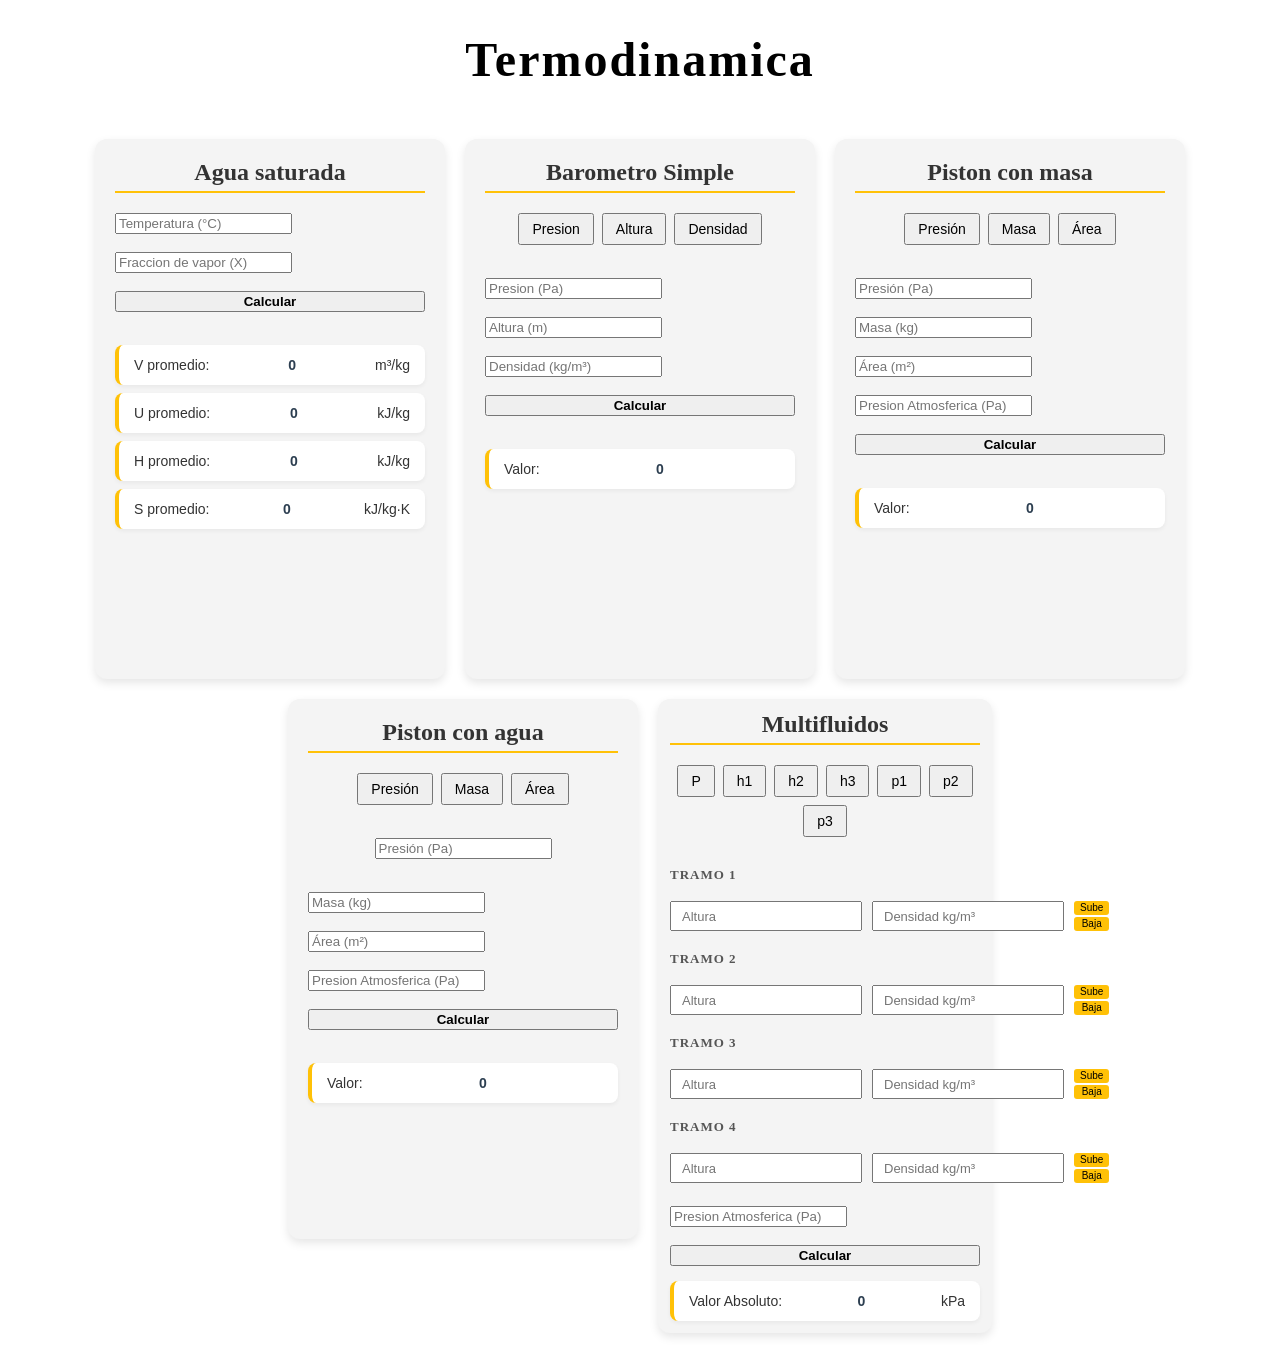
==== Index.html @ 4f77d85c "Add files via upload" ====
﻿<!DOCTYPE html>
<html>
<head>
    <meta charset="utf-8" />
    <title></title>
    <link href="sc1.css" rel="stylesheet" />
    <script src="Js1.js"></script>
    <link href="../Bootsrap/bootstrap.min.css" rel="stylesheet" />
</head>
<body>
    <!-- ================================================ AGUA SATURADA ================================================ -->


    <h1>Termodinamica</h1>
    <div class="contenedor-formularios">
        

        <form class="Formulario-vapor">
            <h2>Agua saturada</h2>
            <div class="form-group">
                <input class="form-control" type="number" id="Temperatura" name="Tempe" placeholder="Temperatura (°C)" />
            </div>
            <br />

            <div class="form-group">
                <input class="form-control" type="number" id="Vapor" name="Vape" placeholder="Fraccion de vapor (X)" />
            </div>
            <br />

            <div class="form-group">
                <button class="btn btn-warning btn-calcular-final" type="button" id="boton" onclick="calcularTermodinamica()"> Calcular</button>
            </div>
            <br />

            <div class="form-vapor">
                <p>
                    V promedio: <output id="Vprome" name="Vpromedio" for="Temperatura Vapor">0 </output> m³/kg
                </p>
                <p>
                    U promedio: <output id="Uprome" name="Upromedio" for="Temperatura Vapor">0 </output> kJ/kg
                </p>
                <p>
                    H promedio: <output id="Hprome" name="Hpromedio" for="Temperatura Vapor">0 </output> kJ/kg
                </p>
                <p>
                    S promedio: <output id="Sprome" name="Spromedio" for="Temperatura Vapor">0 </output> kJ/kg·K
                </p>
            </div>
        </form>

        <!-- ================================================ BAROMETRO ================================================ -->


        <form class="Barometro">
            <h2>Barometro Simple</h2>

            <div class="grupo-botones">
                <button class="btn btn-warning btn-auto" type="button" id="boton" onclick="prepararBarometro('P')"> Presion</button>
                <button class="btn btn-warning btn-auto" type="button" id="boton" onclick="prepararBarometro('H')"> Altura</button>
                <button class="btn btn-warning btn-auto" type="button" id="boton" onclick="prepararBarometro('D')"> Densidad</button>
            </div>
            <br />
           
            <div class="form-group">
                <input class="form-control" type="number" id="Presion" name="Pre" placeholder="Presion (Pa)" />
            </div>
            <br />

            <div class="form-group">
                <input class="form-control" type="number" id="Altura" name="Altu" placeholder="Altura (m)" />
            </div>
            <br />

            <div class="form-group">
                <input class="form-control" type="number" id="Densidad" name="densi" placeholder="Densidad (kg/m³)" />
            </div>
            <br />

            <div class="form-group">
                <button class="btn btn-warning btn-calcular-final" type="button" id="boton" onclick="calcularBarometro()"> Calcular</button>
            </div>

            <br />

            <div class="form-vapor">
                <p>
                    Valor: <output id="Vdensi">0 </output> <span id="unidad-barometro"></span>
                </p>
            </div>
        </form>

        <!-- ================================================ Piston MASA ================================================ -->


        <form class="Piston-masa">
            <h2>Piston con masa</h2>
            <div class="grupo-botones">
                <button class="btn btn-warning btn-auto" type="button" id="boton" onclick="prepararPiston('P')"> Presión</button>
                <button class="btn btn-warning btn-auto" type="button" id="boton" onclick="prepararPiston('M')"> Masa</button>
                <button class="btn btn-warning btn-auto" type="button" id="boton" onclick="prepararPiston('A')"> Área</button>
            </div>
            <br />


            <div class="form-group">
                <input class="form-control" type="number" id="P-presion" placeholder="Presión (Pa)" />
            </div>
            <br />

            <div class="form-group">
                <input class="form-control" type="number" id="P-masa"  placeholder="Masa (kg)" />
            </div>
            <br />

            <div class="form-group">
                <input class="form-control" type="number" id="P-area" placeholder="Área (m²)" />
            </div>
            <br />

            <div class="form-group">
                <input class="form-control" type="number" id="P-atm" placeholder="Presion Atmosferica (Pa)" />
            </div>
            <br />

            <div class="form-group">
                <button class="btn btn-warning btn-calcular-final" type="button" id="boton" onclick="calcularPiston()"> Calcular</button>
            </div>

            <br />

            <div class="form-vapor">
                <p>
                    Valor: <output id="Vpiston">0 </output> <span id="unidad-piston"></span>
                </p>
            </div>
        </form>

        <!-- ================================================ PISTON AGUA ================================================ -->


        <form class="Piston-agua">
            <h2>Piston con agua</h2>
            <div class="grupo-botones">
                <button class="btn btn-warning btn-auto" type="button" id="boton" onclick="prepararPistonAgua('P')"> Presión</button>      
                <button class="btn btn-warning btn-auto" type="button" id="boton" onclick="prepararPistonAgua('M')"> Masa</button>
                <button class="btn btn-warning btn-auto" type="button" id="boton" onclick="prepararPistonAgua('A')"> Área</button>
            </div>
            <br />

            <div class="grupo-botones">
                <input class="form-control" type="number" id="PA-presion"  placeholder="Presión (Pa)" />
            </div>
            <br />

            <div class="form-group">
                <input class="form-control" type="number" id="PA-masa" placeholder="Masa (kg)" />
            </div>
            <br />

            <div class="form-group">
                <input class="form-control" type="number" id="PA-area" placeholder="Área (m²)" />
            </div>
            <br />

            <div class="form-group">
                <input class="form-control" type="number" id="PA-atm" placeholder="Presion Atmosferica (Pa)" />
            </div>
            <br />

            <div class="form-group">
                <button class="btn btn-warning btn-calcular-final" type="button" id="boton" onclick="calcularPistonAgua()"> Calcular</button>
            </div>

            <br />

            <div class="form-vapor">
                <p>
                    Valor: <output id="VpistonAgua">0</output>
                    <span id="unidad-piston-agua"></span>
                </p>
            </div>
        </form>

        <!-- ================================================ MANÓMETRO MULTIFLUIDO ================================================ -->

        <form class="multifluidos">
            <h2>Multifluidos</h2>
            <div class="grupo-botones">
                <button class="btn btn-warning btn-auto" type="button" id="boton1" onclick=""> P</button>
                <button class="btn btn-warning btn-auto" type="button" id="boton1" onclick=""> h1</button>
                <button class="btn btn-warning btn-auto" type="button" id="boton1" onclick=""> h2</button>
                <button class="btn btn-warning btn-auto" type="button" id="boton1" onclick=""> h3</button>
                <button class="btn btn-warning btn-auto" type="button" id="boton1" onclick=""> p1</button>
                <button class="btn btn-warning btn-auto" type="button" id="boton1" onclick=""> p2</button>
                <button class="btn btn-warning btn-auto" type="button" id="boton1" onclick=""> p3</button>
            </div>
         


            <div class="form-group">
                <p class="titulo-tramo">TRAMO 1</p>
                <div class="tramo-compacto">
                    <input class="form-control" type="number" id="h1" placeholder="Altura" />
                    <input class="form-control" type="number" id="p1" placeholder="Densidad kg/m³" />
                    <div class="sube-baja">
                        <button class="btn-dir" type="button" id="btn-s1" onclick="setDireccion(1, 'sube')">Sube</button>
                        <button class="btn-dir" type="button" id="btn-b1" onclick="setDireccion(1, 'baja')">Baja</button>
                    </div>
                </div>
            </div>
               

            <div class="form-group">
                    <p class="titulo-tramo">TRAMO 2</p>
                    <div class="tramo-compacto">
                        <input class="form-control" type="number" id="h2" placeholder="Altura" />
                        <input class="form-control" type="number" id="p2" placeholder="Densidad kg/m³" />
                        <div class="sube-baja">
                            <button class="btn-dir" id="btn-s2" type="button" onclick="setDireccion(2, 'sube')">Sube</button>
                            <button class="btn-dir" id="btn-b2" type="button" onclick="setDireccion(2, 'baja')">Baja</button>
                        </div>
                    </div>
                </div>
                  

            <div class="form-group">
                    <p class="titulo-tramo">TRAMO 3</p>
                    <div class="tramo-compacto">
                        <input class="form-control" type="number" id="h3" name="altura" placeholder="Altura" />
                        <input class="form-control" type="number" id="p3" name="densidad" placeholder="Densidad kg/m³" />
                        <div class="sube-baja">
                            <button class="btn-dir" id="btn-s3" type="button" onclick="setDireccion(3, 'sube')">Sube</button>
                            <button class="btn-dir" id="btn-b3" type="button" onclick="setDireccion(3, 'baja')">Baja</button>
                        </div>
                    </div>
                    </div>
                       

            <div class="form-group">
                <p class="titulo-tramo">TRAMO 4</p>
                <div class="tramo-compacto">
                    <input class="form-control" type="number" id="h4" placeholder="Altura" />
                    <input class="form-control" type="number" id="p4" placeholder="Densidad kg/m³" />
                    <div class="sube-baja">
                        <button class="btn-dir" id="btn-s4" type="button" onclick="setDireccion(4, 'sube')">Sube</button>
                        <button class="btn-dir" id="btn-b4" type="button" onclick="setDireccion(4, 'baja')">Baja</button>
                    </div>
                </div>
            </div>
               
            <br />

            <div class="form-group">
                <input class="form-control" type="number" id="atm1" placeholder="Presion Atmosferica (Pa)" />
            </div>
          
            <br />
            <div class="form-group">
                <button class="btn btn-warning btn-calcular-final" type="button" id="boton" onclick="calcularMultifluido()"> Calcular</button>
            </div>


            <div class="form-resultado">
                
                <p>Valor Absoluto: <output id="PATM">0</output> kPa</p>
                
            </div>
            </form>


    </div>
</body>
</html>
---- sc1.css ----
﻿body {
}
.contenedor-formularios {
    display: flex; /* Activa el modo flexible */
    flex-wrap: wrap; /* Si no caben en una fila, saltan a la siguiente */
    justify-content: center; /* Centra los formularios horizontalmente */
    gap: 20px; /* Crea el espacio (espaciado) entre cada formulario */
    padding: 20px;
    align-items: flex-start; /* Alinea todos los formularios por la parte de arriba */
}
.Formulario-vapor,
.Barometro,
.Piston-masa,
.Piston-agua,
.multifluidos {
    width: 310px; /* Un poco más anchos para que respiren */
    min-height: 500px; /* Altura mínima para que todos se vean iguales */
    background-color: #f4f4f4; /* Un gris más suave y moderno */
    padding: 20px;
    border-radius: 12px;
    display: flex; /* Hacemos que el form mismo sea flex */
    flex-direction: column; /* Contenido en vertical */
    box-shadow: 0 4px 10px rgba(0,0,0,0.1); /* Sombra para que resalten */
}
/* Para que el botón de "Calcular" siempre esté hasta abajo */
.btn-calcular-final {
    margin-top: auto; /* Empuja el botón al fondo del contenedor */
    width: 100% !important;
    font-weight: bold;
}

/* Contenedor para alinear botones a los lados */
.grupo-botones {
    display: flex;
    flex-wrap: wrap; /* Permite que los botones bajen si no caben */
    gap: 8px; /* Espacio entre botones */
    justify-content: center; /* Los centra dentro del formulario */
    margin-bottom: 15px;
}

/* Ajuste individual para los botones */
.btn-auto {
    width: auto !important; /* Quita el ancho del 100% */
    padding: 6px 12px; /* Espacio interno para que no se vea apretado */
    font-size: 14px; /* Ajuste de tamaño de fuente opcional */
}
    .btn-auto:focus {
        background-color: #d39e00 !important; /* Un naranja más oscuro */
        box-shadow: inset 0 3px 5px rgba(0,0,0,0.2);
    }

/* Estilo para los separadores de TRAMOS en Multifluidos */
.titulo-tramo {
    background: transparent !important; /* Quita el fondo blanco */
    border-left: none !important; /* Quita la franja amarilla */
    box-shadow: none !important; /* Quita la sombra */
    padding: 5px 0 !important; /* Reduce el espacio */
    margin-top: 10px !important;
    font-weight: bold;
    color: #555; /* Gris oscuro */
    font-size: 13px;
    text-transform: uppercase; /* Todo en mayúsculas */
    letter-spacing: 1px;
    display: block !important; /* Que ocupe su propia línea */
}

/* Contenedor compacto para los inputs de los tramos */
.tramo-compacto {
    display: flex;
    gap: 10px; /* Espacio entre Altura y Densidad */
    margin-bottom: 5px; /* Reduce el espacio vertical entre tramos */
}

.tramo-compacto .form-control {
    font-size: 13px; /* Texto un poco más pequeño para ahorrar espacio */
    padding: 5px 10px; /* Menos padding interno */
}

h2 {
    text-align: center;
    margin-top: 0; /* Elimina espacio extra arriba si es necesario */
    color: #333; /* Color que combine con el resto */
    border-bottom: 2px solid #ffc107; /* Línea decorativa color ámbar */
    font-family: inherit;
    padding-bottom: 5px;
}

/* Contenedor general de resultados para todos los formularios */
.form-vapor, .form-resultado {
    margin-top: 15px;
    display: flex;
    flex-direction: column;
    gap: 8px;
}

/* Estilo unificado para cada línea de resultado */
.form-vapor p, .form-resultado p {
    display: flex;
    justify-content: space-between;
    align-items: center;
    background-color: #ffffff; /* Fondo blanco para que resalte del gris */
    padding: 12px 15px;
    margin: 0;
    border-radius: 8px;
    font-family: 'Segoe UI', Roboto, Helvetica, Arial, sans-serif;
    font-size: 14px;
    color: #333;
    border-left: 4px solid #ffc107; /* Franja amarilla lateral para identificar resultados */
    box-shadow: 0 2px 4px rgba(0,0,0,0.05);
}

/* Resalte para el output */
.form-vapor output, .form-resultado output {
    font-weight: 800;
    color: #2c3e50;
    font-variant-numeric: tabular-nums; /* Mantiene los números alineados */
}

/* Unidades (m³/kg, kJ/kg, etc.) */
.form-vapor p::after {
    font-size: 11px;
    color: #7f8c8d;
    font-weight: 600;
    margin-left: 5px;
}

.Formulario-presion {
    width: 300px;
    background-color: #CCC;
    padding: 16px;
    border-radius: 10px;
    margin: 40px auto;
}

h1 {
    text-align: center;
    font-size: 300%;
    letter-spacing: 2px;
}

/* Contenedor principal de cada tramo */
.form-group-compacto {
    margin-bottom: 8px; /* Espacio mínimo entre tramos */
}

/* Fila que contiene inputs y flechas */
.tramo-fila {
    display: flex;
    align-items: center;
    gap: 5px;
}

    .tramo-fila .form-control {
        flex: 1; /* Los inputs se estiran igual */
        padding: 4px 8px;
        height: 30px;
        font-size: 12px;
    }

/* Mini botones Sube/Baja uno al lado del otro o uno sobre otro */
.sube-baja {
    display: flex;
    flex-direction: column; /* Flechas una arriba de otra para ahorrar ancho */
    gap: 2px;
}

.btn-dir {
    background-color: #ffc107;
    border: none;
    border-radius: 3px;
    font-size: 10px;
    padding: 0 6px;
    cursor: pointer;
    height: 14px;
    line-height: 1;
}

    .btn-dir:hover {
        background-color: #e0a800;
    }

/* Input de atmósfera un poco más pequeño */
.input-final {
    margin-top: 5px;
    height: 35px;
    font-size: 13px;
}

/* Ajuste general para evitar scroll */
.multifluidos {
    min-height: 480px !important; /* Reducimos la altura mínima */
    padding: 12px !important; /* Menos padding interno */
}
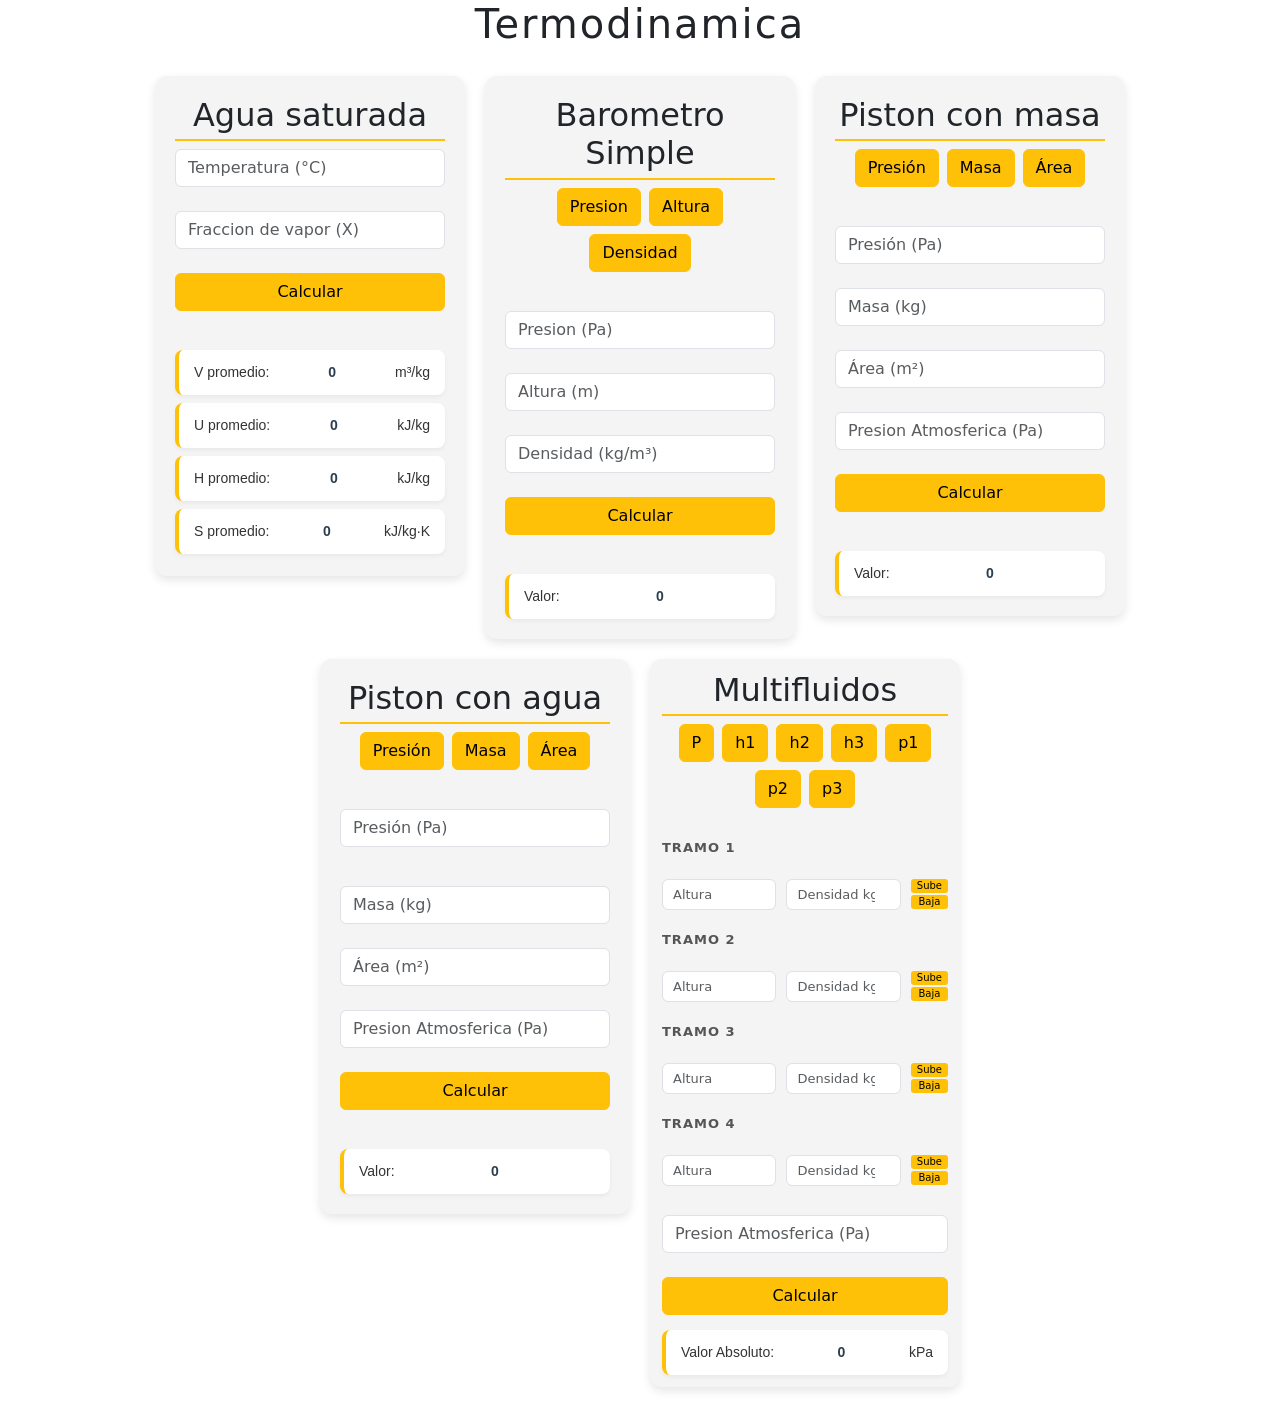
==== commit 57135dbf: "Update Index.html" ====
--- a/Index.html
+++ b/Index.html
@@ -5,7 +5,7 @@
     <title></title>
     <link href="sc1.css" rel="stylesheet" />
     <script src="Js1.js"></script>
-    <link href="../Bootsrap/bootstrap.min.css" rel="stylesheet" />
+    <link href="bootstrap.min.css" rel="stylesheet" />
 </head>
 <body>
     <!-- ================================================ AGUA SATURADA ================================================ -->
@@ -270,4 +270,4 @@
 
     </div>
 </body>
-</html> +</html> 
